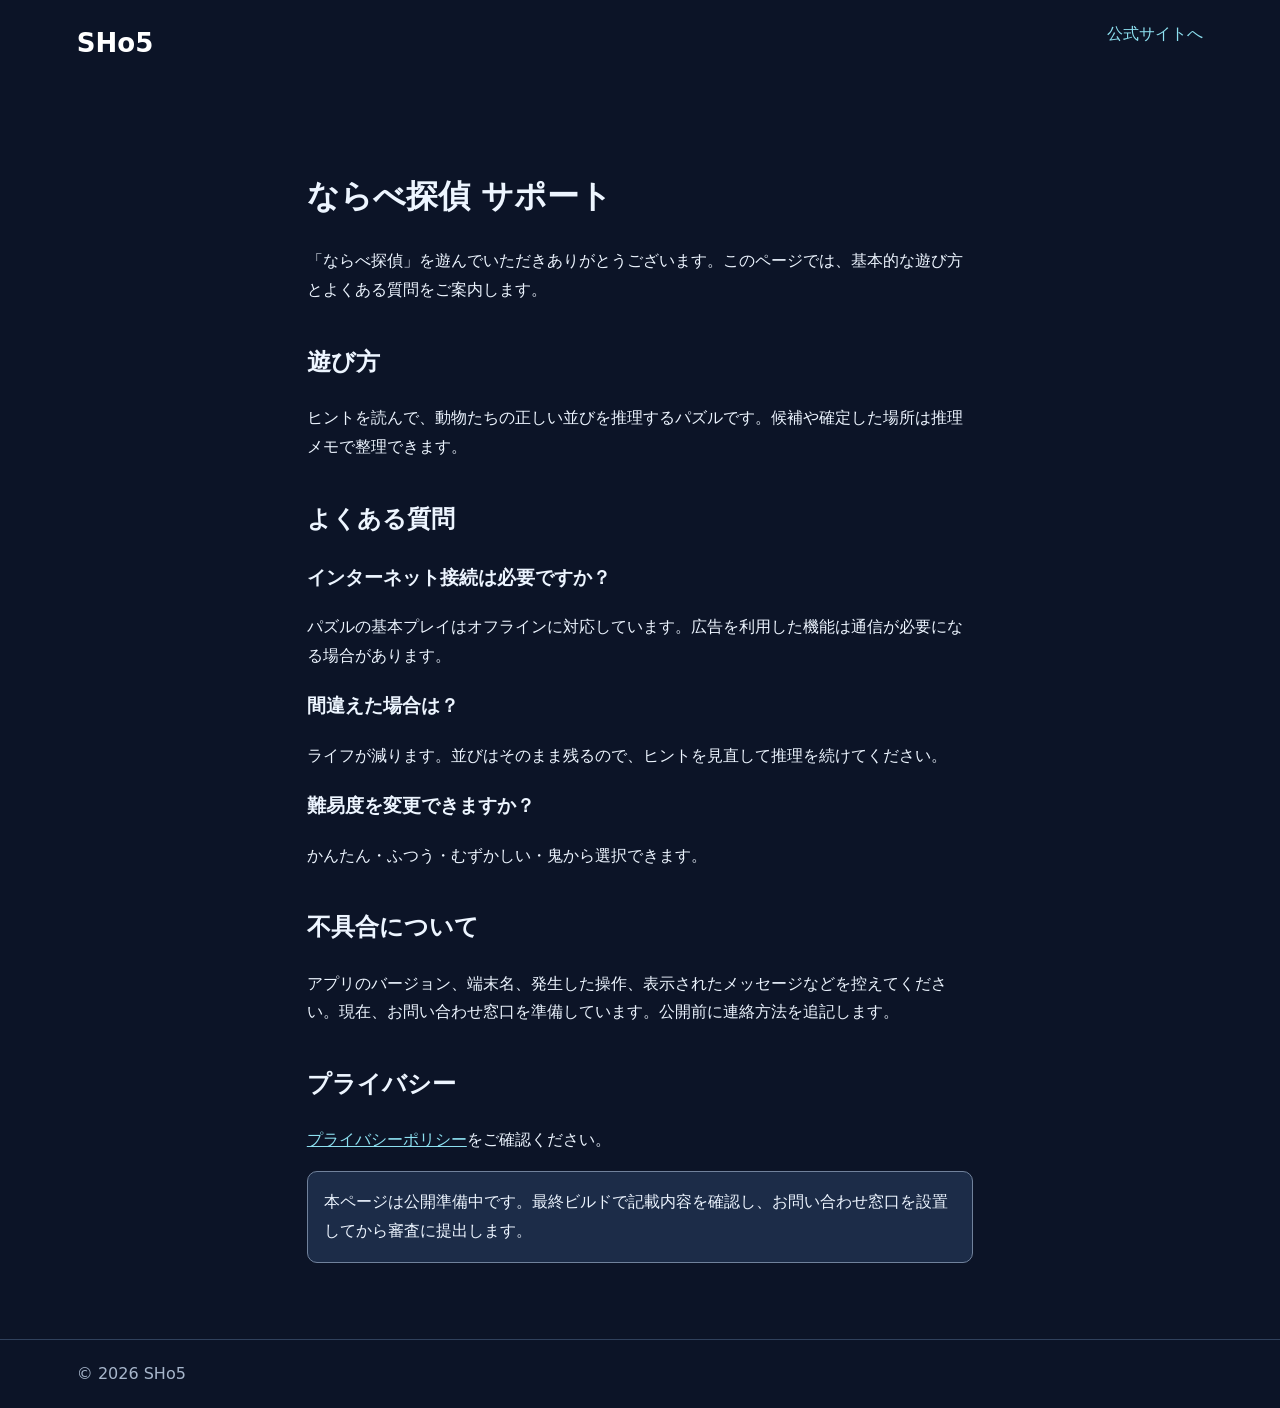
==== narabe-support.html @ dce56b01 "Add Narabe Detective support page" ====
<!doctype html><html lang="ja"><head><meta charset="utf-8"><meta name="viewport" content="width=device-width,initial-scale=1"><title>ならべ探偵 サポート | SHo5</title><link rel="stylesheet" href="/style.css"></head><body><header><a class="brand" href="/">SHo5</a><a href="/">公式サイトへ</a></header><main class="policy"><h1>ならべ探偵 サポート</h1><p>「ならべ探偵」を遊んでいただきありがとうございます。このページでは、基本的な遊び方とよくある質問をご案内します。</p><h2>遊び方</h2><p>ヒントを読んで、動物たちの正しい並びを推理するパズルです。候補や確定した場所は推理メモで整理できます。</p><h2>よくある質問</h2><h3>インターネット接続は必要ですか？</h3><p>パズルの基本プレイはオフラインに対応しています。広告を利用した機能は通信が必要になる場合があります。</p><h3>間違えた場合は？</h3><p>ライフが減ります。並びはそのまま残るので、ヒントを見直して推理を続けてください。</p><h3>難易度を変更できますか？</h3><p>かんたん・ふつう・むずかしい・鬼から選択できます。</p><h2>不具合について</h2><p>アプリのバージョン、端末名、発生した操作、表示されたメッセージなどを控えてください。現在、お問い合わせ窓口を準備しています。公開前に連絡方法を追記します。</p><h2>プライバシー</h2><p><a href="/privacy.html">プライバシーポリシー</a>をご確認ください。</p><p class="notice">本ページは公開準備中です。最終ビルドで記載内容を確認し、お問い合わせ窓口を設置してから審査に提出します。</p></main><footer>© 2026 SHo5</footer></body></html>
---- style.css ----
body{margin:0;background:#0c1427;color:#edf5ff;font:16px/1.8 system-ui,sans-serif}*{box-sizing:border-box}a{color:#8de0f0}header,footer{padding:20px 6%;display:flex;justify-content:space-between;gap:20px}header a{text-decoration:none}.brand{font-size:26px;font-weight:900;color:white}.hero{padding:100px 7%;background:linear-gradient(130deg,#16254b,#0b1428);border-bottom:1px solid #344969}.hero h1{font-size:clamp(36px,7vw,72px);line-height:1.35}.hero h1 span{color:#8de0f0}.hero p{color:#d0dced}.button{display:inline-block;background:#8de0f0;color:#0c1427;padding:12px 24px;border-radius:30px;text-decoration:none;font-weight:bold}.section{max-width:1150px;margin:auto;padding:65px 6%}.section h2{font-size:32px}.cards{display:grid;grid-template-columns:repeat(3,1fr);gap:20px}.card{background:#192640;border:1px solid #334765;border-radius:18px;overflow:hidden}.art{height:150px;display:grid;place-items:center;font-size:65px}.a{background:#234568}.b{background:#493c70}.c{background:#1e5b59}.inner{padding:22px}.inner p,.section>p{color:#c7d4e6}.tag{font-size:12px;color:#8de0f0}footer{border-top:1px solid #30415c;color:#a7b6cb}.policy{max-width:820px;margin:auto;padding:60px 6%}.policy h2{margin-top:36px}.notice{border:1px solid #71829c;border-radius:10px;padding:16px;background:#1c2c48}@media(max-width:720px){.cards{grid-template-columns:1fr}header{flex-wrap:wrap}.hero{padding:75px 7%}}
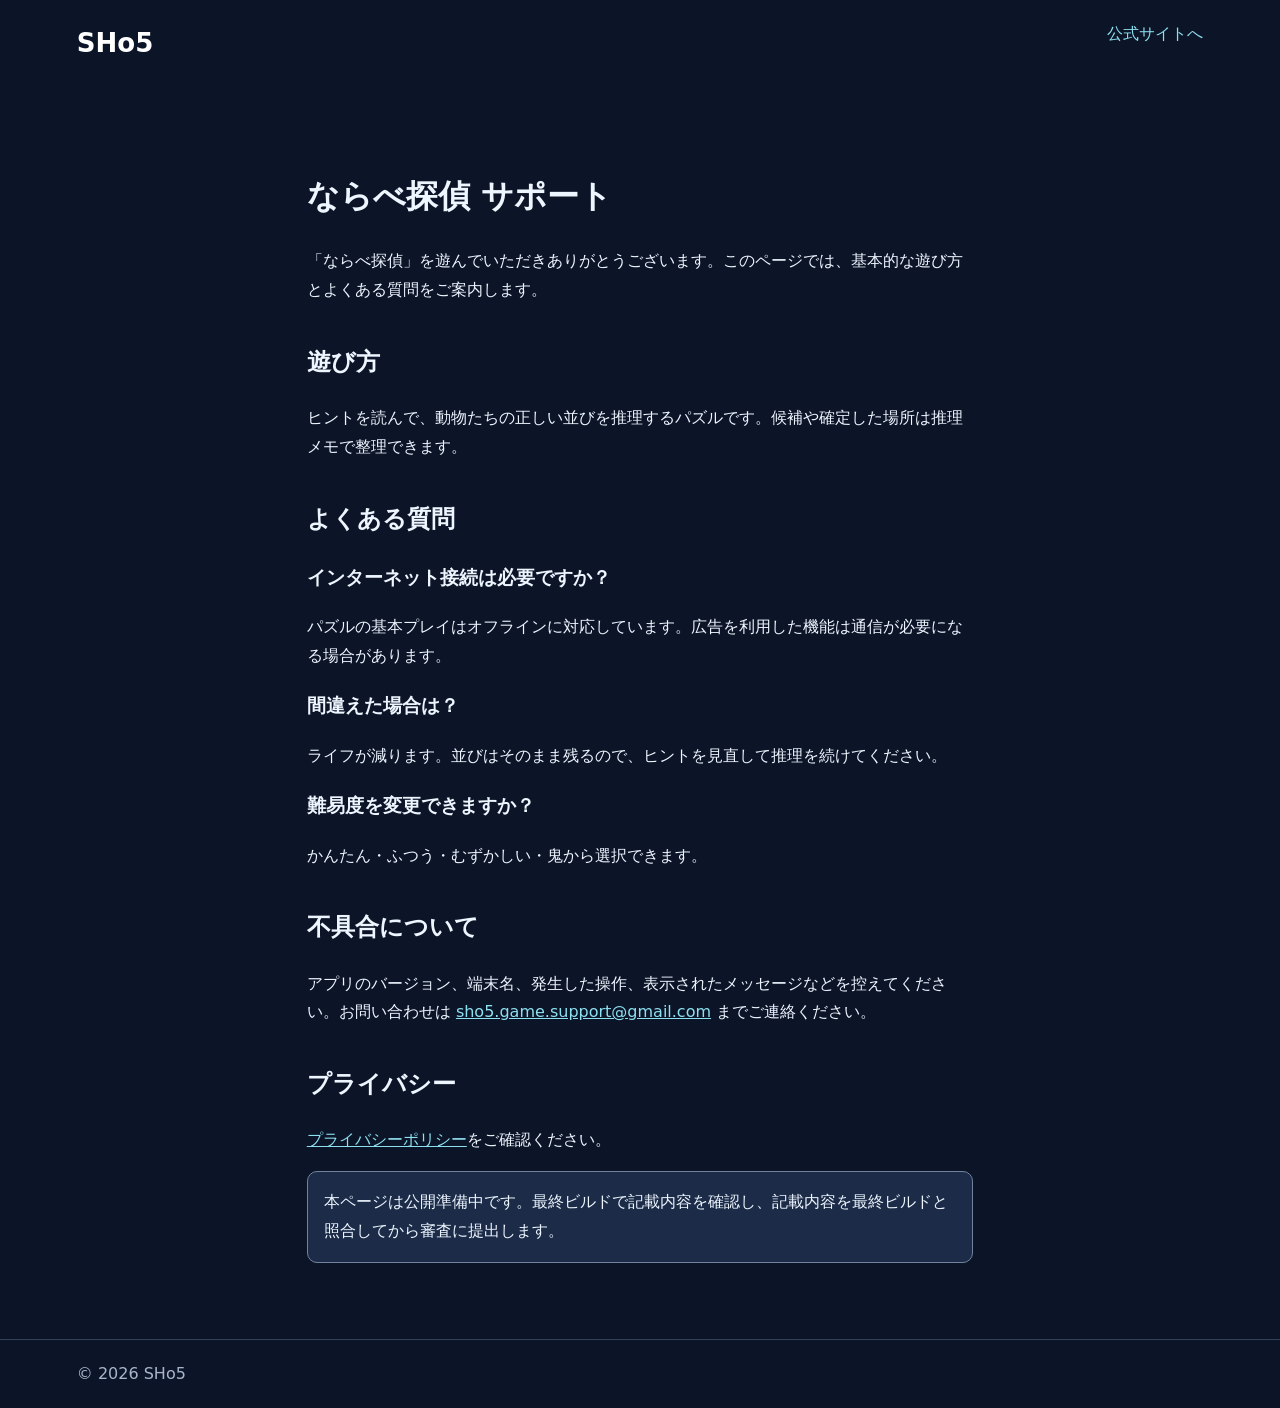
==== commit eacc70ae: "Add SHo5 official support email" ====
--- a/narabe-support.html
+++ b/narabe-support.html
@@ -1 +1 @@
-<!doctype html><html lang="ja"><head><meta charset="utf-8"><meta name="viewport" content="width=device-width,initial-scale=1"><title>ならべ探偵 サポート | SHo5</title><link rel="stylesheet" href="/style.css"></head><body><header><a class="brand" href="/">SHo5</a><a href="/">公式サイトへ</a></header><main class="policy"><h1>ならべ探偵 サポート</h1><p>「ならべ探偵」を遊んでいただきありがとうございます。このページでは、基本的な遊び方とよくある質問をご案内します。</p><h2>遊び方</h2><p>ヒントを読んで、動物たちの正しい並びを推理するパズルです。候補や確定した場所は推理メモで整理できます。</p><h2>よくある質問</h2><h3>インターネット接続は必要ですか？</h3><p>パズルの基本プレイはオフラインに対応しています。広告を利用した機能は通信が必要になる場合があります。</p><h3>間違えた場合は？</h3><p>ライフが減ります。並びはそのまま残るので、ヒントを見直して推理を続けてください。</p><h3>難易度を変更できますか？</h3><p>かんたん・ふつう・むずかしい・鬼から選択できます。</p><h2>不具合について</h2><p>アプリのバージョン、端末名、発生した操作、表示されたメッセージなどを控えてください。現在、お問い合わせ窓口を準備しています。公開前に連絡方法を追記します。</p><h2>プライバシー</h2><p><a href="/privacy.html">プライバシーポリシー</a>をご確認ください。</p><p class="notice">本ページは公開準備中です。最終ビルドで記載内容を確認し、お問い合わせ窓口を設置してから審査に提出します。</p></main><footer>© 2026 SHo5</footer></body></html>+<!doctype html><html lang="ja"><head><meta charset="utf-8"><meta name="viewport" content="width=device-width,initial-scale=1"><title>ならべ探偵 サポート | SHo5</title><link rel="stylesheet" href="/style.css"></head><body><header><a class="brand" href="/">SHo5</a><a href="/">公式サイトへ</a></header><main class="policy"><h1>ならべ探偵 サポート</h1><p>「ならべ探偵」を遊んでいただきありがとうございます。このページでは、基本的な遊び方とよくある質問をご案内します。</p><h2>遊び方</h2><p>ヒントを読んで、動物たちの正しい並びを推理するパズルです。候補や確定した場所は推理メモで整理できます。</p><h2>よくある質問</h2><h3>インターネット接続は必要ですか？</h3><p>パズルの基本プレイはオフラインに対応しています。広告を利用した機能は通信が必要になる場合があります。</p><h3>間違えた場合は？</h3><p>ライフが減ります。並びはそのまま残るので、ヒントを見直して推理を続けてください。</p><h3>難易度を変更できますか？</h3><p>かんたん・ふつう・むずかしい・鬼から選択できます。</p><h2>不具合について</h2><p>アプリのバージョン、端末名、発生した操作、表示されたメッセージなどを控えてください。お問い合わせは <a href="mailto:sho5.game.support@gmail.com">sho5.game.support@gmail.com</a> までご連絡ください。</p><h2>プライバシー</h2><p><a href="/privacy.html">プライバシーポリシー</a>をご確認ください。</p><p class="notice">本ページは公開準備中です。最終ビルドで記載内容を確認し、記載内容を最終ビルドと照合してから審査に提出します。</p></main><footer>© 2026 SHo5</footer></body></html>
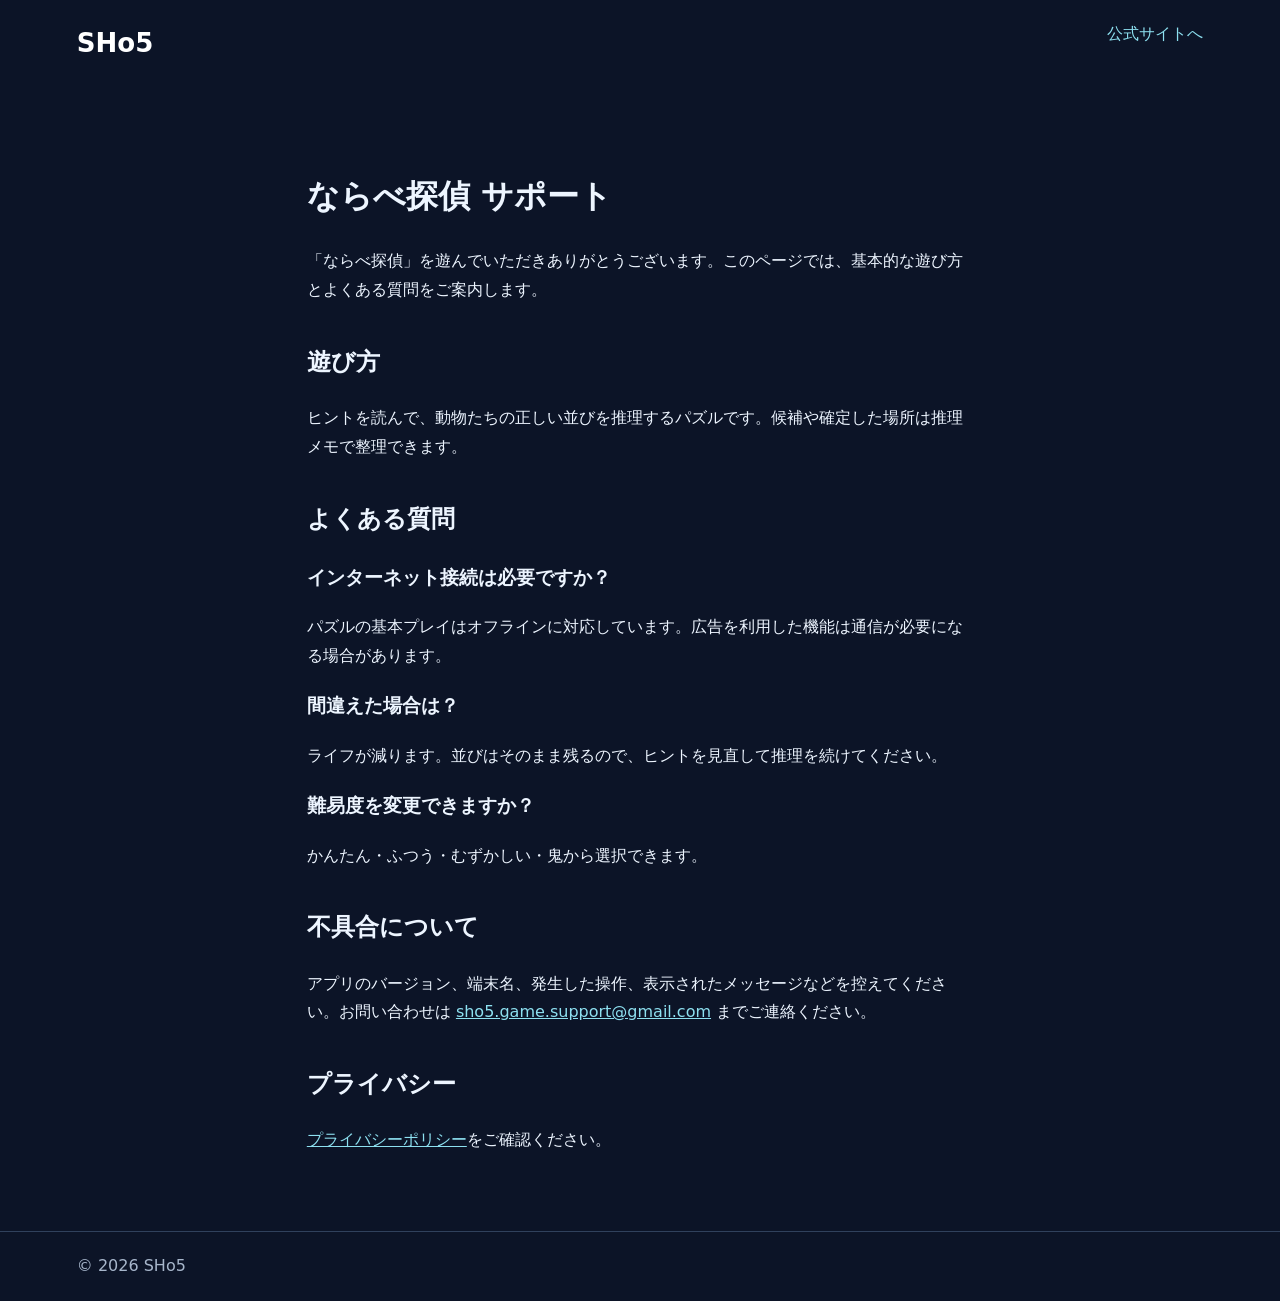
==== commit ee6f5e9c: "Remove pre-release notice from Narabe Detective support page" ====
--- a/narabe-support.html
+++ b/narabe-support.html
@@ -1 +1 @@
-<!doctype html><html lang="ja"><head><meta charset="utf-8"><meta name="viewport" content="width=device-width,initial-scale=1"><title>ならべ探偵 サポート | SHo5</title><link rel="stylesheet" href="/style.css"></head><body><header><a class="brand" href="/">SHo5</a><a href="/">公式サイトへ</a></header><main class="policy"><h1>ならべ探偵 サポート</h1><p>「ならべ探偵」を遊んでいただきありがとうございます。このページでは、基本的な遊び方とよくある質問をご案内します。</p><h2>遊び方</h2><p>ヒントを読んで、動物たちの正しい並びを推理するパズルです。候補や確定した場所は推理メモで整理できます。</p><h2>よくある質問</h2><h3>インターネット接続は必要ですか？</h3><p>パズルの基本プレイはオフラインに対応しています。広告を利用した機能は通信が必要になる場合があります。</p><h3>間違えた場合は？</h3><p>ライフが減ります。並びはそのまま残るので、ヒントを見直して推理を続けてください。</p><h3>難易度を変更できますか？</h3><p>かんたん・ふつう・むずかしい・鬼から選択できます。</p><h2>不具合について</h2><p>アプリのバージョン、端末名、発生した操作、表示されたメッセージなどを控えてください。お問い合わせは <a href="mailto:sho5.game.support@gmail.com">sho5.game.support@gmail.com</a> までご連絡ください。</p><h2>プライバシー</h2><p><a href="/privacy.html">プライバシーポリシー</a>をご確認ください。</p><p class="notice">本ページは公開準備中です。最終ビルドで記載内容を確認し、記載内容を最終ビルドと照合してから審査に提出します。</p></main><footer>© 2026 SHo5</footer></body></html>+<!doctype html><html lang="ja"><head><meta charset="utf-8"><meta name="viewport" content="width=device-width,initial-scale=1"><title>ならべ探偵 サポート | SHo5</title><link rel="stylesheet" href="/style.css"></head><body><header><a class="brand" href="/">SHo5</a><a href="/">公式サイトへ</a></header><main class="policy"><h1>ならべ探偵 サポート</h1><p>「ならべ探偵」を遊んでいただきありがとうございます。このページでは、基本的な遊び方とよくある質問をご案内します。</p><h2>遊び方</h2><p>ヒントを読んで、動物たちの正しい並びを推理するパズルです。候補や確定した場所は推理メモで整理できます。</p><h2>よくある質問</h2><h3>インターネット接続は必要ですか？</h3><p>パズルの基本プレイはオフラインに対応しています。広告を利用した機能は通信が必要になる場合があります。</p><h3>間違えた場合は？</h3><p>ライフが減ります。並びはそのまま残るので、ヒントを見直して推理を続けてください。</p><h3>難易度を変更できますか？</h3><p>かんたん・ふつう・むずかしい・鬼から選択できます。</p><h2>不具合について</h2><p>アプリのバージョン、端末名、発生した操作、表示されたメッセージなどを控えてください。お問い合わせは <a href="mailto:sho5.game.support@gmail.com">sho5.game.support@gmail.com</a> までご連絡ください。</p><h2>プライバシー</h2><p><a href="/privacy.html">プライバシーポリシー</a>をご確認ください。</p></main><footer>© 2026 SHo5</footer></body></html>
